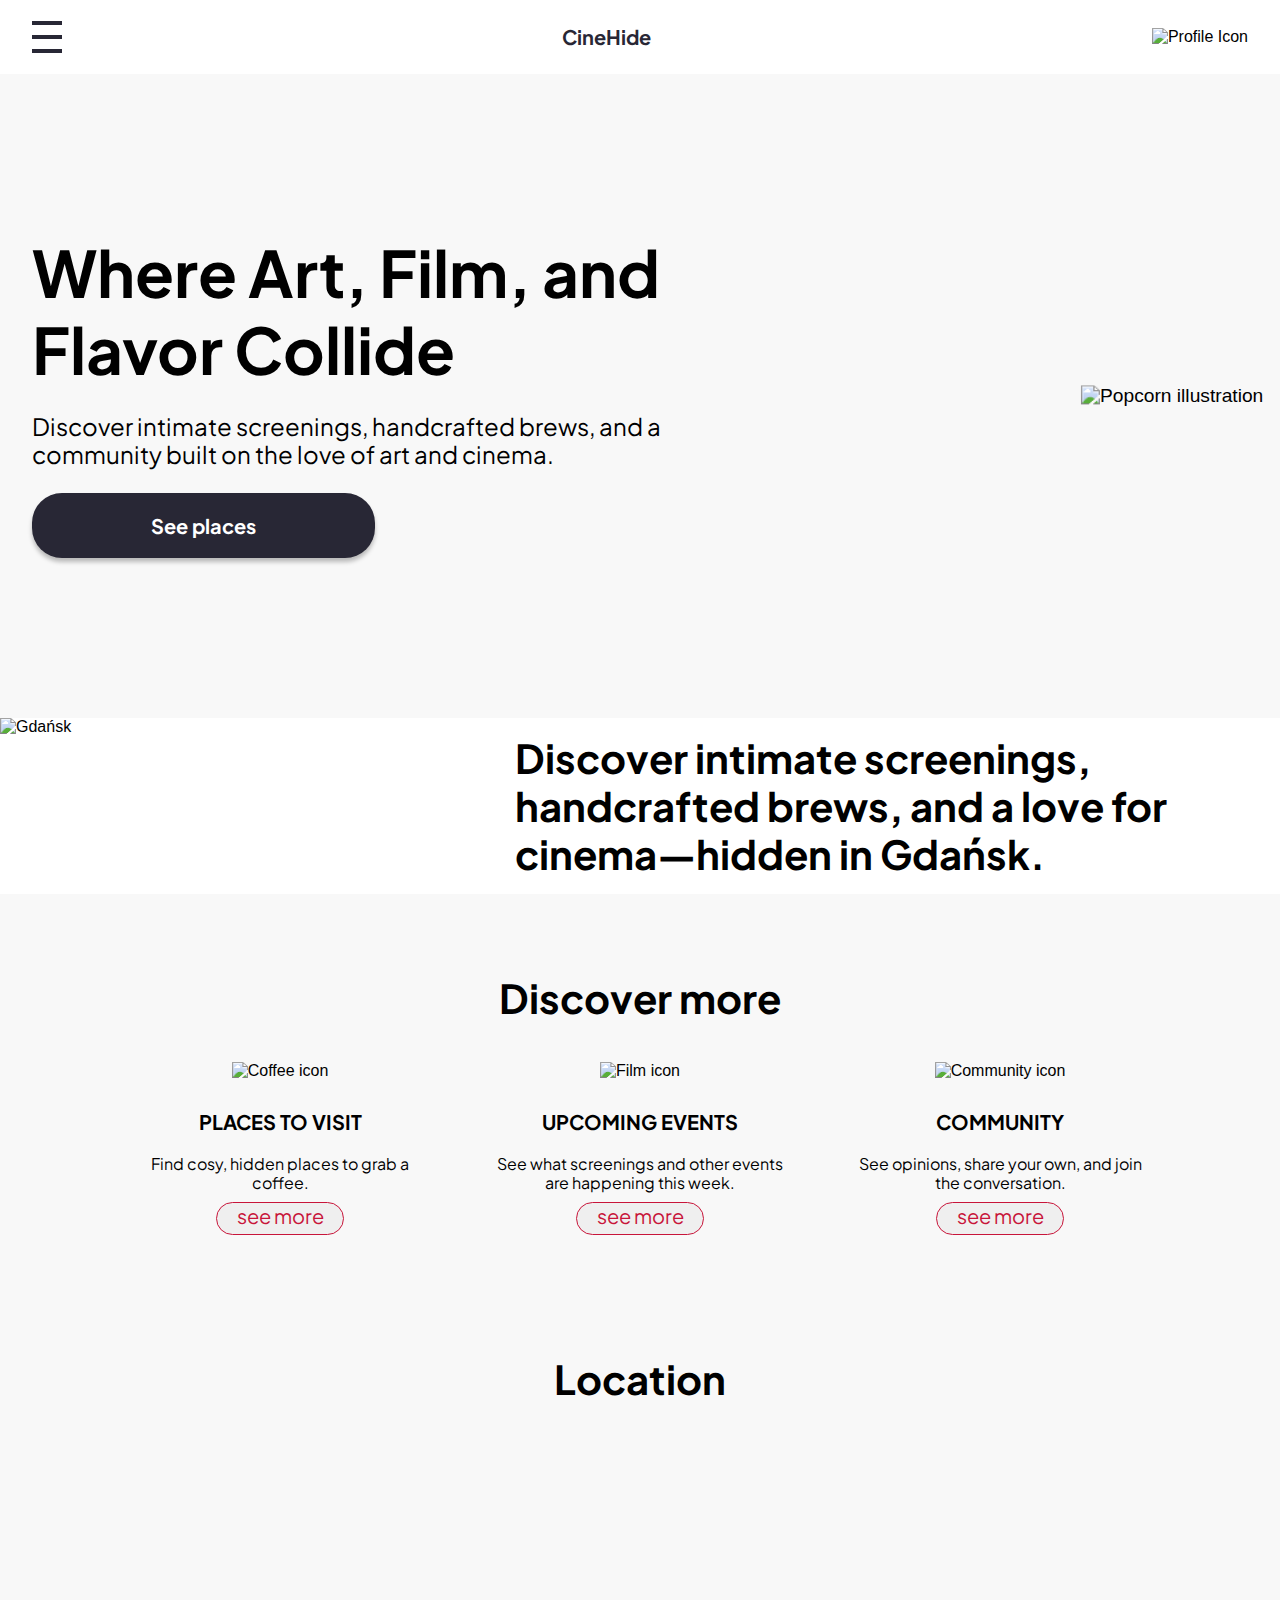
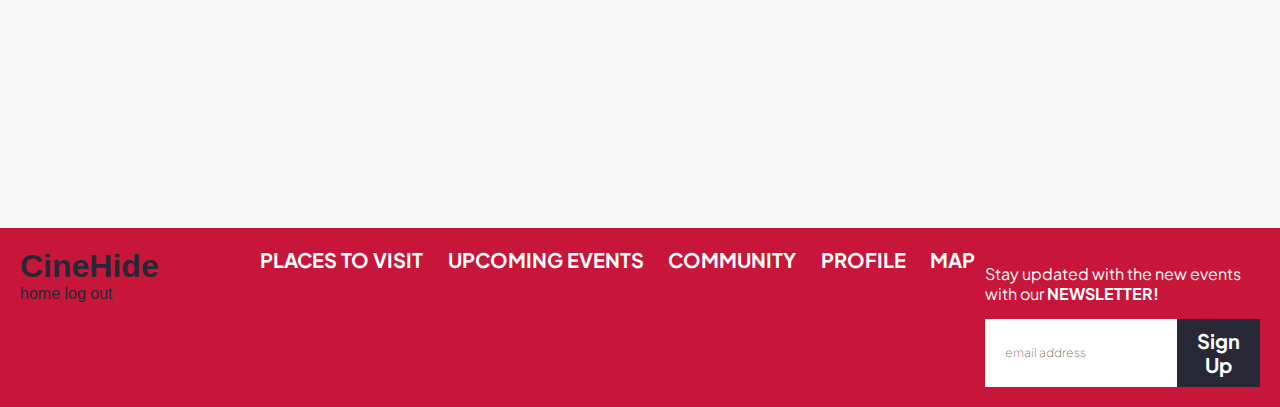
==== index.html @ c0235c19 "capital" ====
<!DOCTYPE html>
<html lang="en">
<head>
  <!-- Meta Information -->
  <meta charset="UTF-8">
  <meta name="viewport" content="width=device-width, initial-scale=1.0">
  <meta name="description" content="Discover the best small arthouse cinema cafes in Gdańsk, where you can enjoy underrated films and sip on delicious drinks. Explore each cafe's menu, engage with the community, and check out the latest movies playing all in one cozy, vibrant space.">
  
  <!-- Title of the Webpage -->
  <title>CineHide</title>

  <!-- External Stylesheets -->
  <link rel="stylesheet" href="STYLES/styles.css">
  
  <!-- Leaflet (Map) Stylesheet -->
  <link rel="stylesheet" href="https://unpkg.com/leaflet@1.7.1/dist/leaflet.css" />
  
  <!-- External Scripts for Map -->
  <script src="https://unpkg.com/leaflet@1.7.1/dist/leaflet.js"></script>
</head>

<body>
  <!-- Header Section with Navigation -->
  <header class="navigation-container">
    <nav class="navigation">
      <!-- Burger Menu for Mobile View -->
      <div class="burger-menu" id="burger-menu">
        <div class="line"></div>
        <div class="line"></div>
        <div class="line"></div>
      </div>

      <!-- Main Navigation Links -->
      <ul id="nav-links">
        <li><a href="index.html" class="active-link">Home</a></li>
        <li><a href="ticketvisit.html" class="link">Places to visit</a></li>
        <li><a href="art-and-stories.html" class="link">Upcoming events</a></li>
        <li><a href="about.html" class="link">Community</a></li>
      </ul>

      <!-- Logo for the Website -->
      <a href="index.html" class="nav-logo">CineHide</a>

      <!-- Profile Section -->
      <div class="profile">
        <a href="profile.html"><img src="../resources/profileicon.svg" class="profile" alt="Profile Icon"></a>
      </div>
    </nav>
  </header>

  <!-- Main Content of the Page -->
  <main>
    <!-- Hero Section: Introduction to the Website -->
    <section class="hero">
      <div class="hero-text">
        <h1>Where Art, Film, and Flavor Collide</h1>
        <p>Discover intimate screenings, handcrafted brews, and a community built on the love of art and cinema.</p>
        <button class="btn-primary">See places</button>
      </div>
      <div class="hero-image">
        <picture>
          <source srcset="../resources/kolopop.svg" media="(max-width: 768px)">
          <img src="RESOURCES/desktoppopcorn.svg" alt="Popcorn illustration">
        </picture>
      </div>
    </section>

    <!-- Info Section: Short Description About the Website -->
    <section class="info">
      <img src="../resources/KOLOGD.svg" alt="Gdańsk" class="info-image">
      <p class="info-text">Discover intimate screenings, handcrafted brews, and a love for cinema—hidden in Gdańsk.</p>
    </section>

    <!-- discover Section: Show More Information About Different Categories -->
    <section class="discover" id="testimonials">
      <h2 class="discover-header">Discover more</h2>
      <div class="discover-container">
        <!-- discover Card 1: Places to Visit -->
        <div class="discover-card">
          <img src="../resources/coffee.svg" alt="Coffee icon"/>
          <p class="user-name">PLACES TO VISIT</p>
          <p class="discover-text">
            Find cosy, hidden places to grab a coffee.
          </p>
          <button class="discover-button">see more</button>
        </div>

        <!-- discover Card 2: Upcoming Events -->
        <div class="discover-card">
          <img src="../resources/film.svg" alt="Film icon"/>
          <p class="user-name">UPCOMING EVENTS</p>
          <p class="discover-text">
            See what screenings and other events are happening this week.
          </p>
          <button class="discover-button">see more</button>
        </div>

        <!-- discover Card 3: Community Engagement -->
        <div class="discover-card">
          <img src="../resources/man.svg" alt="Community icon"/>
          <p class="user-name">COMMUNITY</p>
          <p class="discover-text">
            See opinions, share your own, and join the conversation.
          </p>
          <button class="discover-button">see more</button>
        </div>
      </div>
    </section>

    <!-- Map Section: Display Location on a Map -->
    <section class="map-container" id="tips">
      <h3 class="location-text">Location</h3>
      <div id="map" class="mapstyle"></div>
    </section>
  </main>

  <!-- Footer Section: Contact and Navigation Links -->
  <footer class="footer">
    <div class="footer-container">
      <!-- Logo and Links to Homepage and Log Out -->
      <div class="logo-section">
        <h1 class="logo">CineHide</h1>
        <a href="#" class="home-link">home</a>
        <a href="#" class="logout-link">log out</a>
      </div>
      
      <!-- Footer Navigation Links -->
      <nav class="footer-nav">
        <a href="#">PLACES TO VISIT</a>
        <a href="#">UPCOMING EVENTS</a>
        <a href="#">COMMUNITY</a>
        <a href="#">PROFILE</a>
        <a href="#">MAP</a>
      </nav>
      
      <!-- Newsletter Section for Updates -->
      <div class="newsletter-section">
        <p>Stay updated with the new events<br>with our <strong>NEWSLETTER!</strong></p>
        <form class="newsletter-form">
          <input type="email" placeholder="email address" required>
          <button type="submit">Sign Up</button>
        </form>
      </div>
    </div>
  </footer>

  <!-- External Scripts for Navigation, Map, and Footer -->
  <script src="../JAVA/nav.js"></script>
  <script src="../JAVA/map.js"></script>
  <script src="../JAVA/footer.js"></script>
</body>
</html>
---- STYLES/styles.css ----
@import url(../STYLES/general.css);
  
/* ===============================
   Header Section
================================= */

.navigation-container {
  margin: 0;
  padding: 16px 0;
  position: relative; /* Ensures elements are positioned relative to this container */
  background-color: white; /* White background for the header */
}

.link {
  font: var(--font-style-header2);
  color: var(--color-blue); /* Set text color to blue */
  background-color: white; /* Set background to white */
}

.link:hover {
  text-decoration: underline; /* Underline link text on hover */
}

.navigation {
  border: none;
  background-color: white;
  display: flex; /* Flexbox for layout */
  justify-content: space-between; /* Space out the items */
  align-items: center; /* Vertically center items */
  padding: 0 32px;
  margin: 0;
}

.nav-logo {
  font: var(--font-style-header2);
  color: var(--color-blue); /* Blue logo text */
  background-color: transparent;
}

.profile {
  background-color: transparent; /* Transparent background for profile */
}

/* Burger Menu Styles */
.burger-menu {
  display: flex;
  flex-direction: column; /* Stack the burger lines vertically */
  cursor: pointer;
  background-color: transparent;
  padding: 0;
  margin: 0;
  transition: all 0.3s ease; /* Smooth transitions for hover effects */
}

.burger-menu .line {
  width: 30px;
  height: 4px;
  background-color: var(--color-blue); /* Blue burger lines */
  margin: 5px 0;
  transition: all 0.3s ease;
}

.burger-menu.open .line:nth-child(1) {
  transform: rotate(45deg);
  position: relative;
  top: 20px;
}

.burger-menu.open .line:nth-child(2) {
  opacity: 0; /* Hide the middle line */
}

.burger-menu.open .line:nth-child(3) {
  transform: rotate(-45deg);
  position: relative;
  top: -8px;
}

/* Navigation Links */
.navigation ul {
  top: 0;
  left: 0;
  position: relative;
  padding: 0;
  margin: 0;
  display: none; /* Hide links by default */
}

.navigation ul.active {
  display: flex;
  position: absolute;
  flex-direction: column;
  align-items: flex-start;
  width: 100%;
  top: 65px; /* Adjust position below header */
  left: 0;
  background-color: white;
  z-index: 1; /* Bring menu above other elements */
}

.navigation ul li {
  padding: 0 25px;
  margin: 16px 0;
  text-align: left;
  width: 100%;
  list-style: none; /* Remove default bullet points */
}

/* Active Link Styles */
.active-link {
  font: var(--font-style-header2);
  color: var(--color-red); /* Red color for active link */
  text-decoration: underline;
}

.active-link-container {
  margin: 0;
  color: var(--color-red);
  padding: 0;
  width: 100%;
  background-color: var(--color-red);
}

/* ===============================
 Hero Section
================================= */

.hero {
  height: 580px;
  display: flex; /* Flexbox for horizontal layout */
  flex-direction: row; /* Arrange children in a row */
  align-items: center; /* Center items vertically */
  justify-content: space-between; /* Space out the content */
  padding: 2rem;
  background: var(--color-light-grey); /* Light grey background */
  text-align: left;
  overflow: hidden; /* Hide overflow content */
}

.hero-text {
  flex: 0 1 auto;
  max-width: 700px; /* Limit text width */
}

.hero-text h1 {
  font: var(--font-style-header1);
  font-size: 64px; /* Large heading size */
}

.hero-text p {
  font: var(--font-style-body-text);
  font-size: 24px;
}

.hero-image {
  margin-left: auto; /* Push image to the right */
  position: relative;
  overflow: hidden;
  transform: scale(1.2); /* Slight zoom effect */
}

.hero .btn-primary {
  padding: 0.5rem 1rem;
  background-color: var(--color-blue);
  color: white;
  border: none;
  border-radius: 30px; /* Rounded corners */
  cursor: pointer;
  height: 65px;
  width: 343px;
  font: var(--font-style-header2);
  box-shadow: 0px 4px 4px 0px rgba(0, 0, 0, 0.25); /* Subtle shadow */
}

/* ===============================
 Info Section
================================= */

.info {
  background: white;
  max-height: 280px;
  display: flex;
}

.info-text {
  width: 60%;
  font: var(--font-style-header1);
  margin: auto 0;
  padding: 1rem;
}

.info-image {
  width: 40%;
  object-fit: cover; /* Maintain aspect ratio while covering container */
  overflow: hidden;
}

/* ===============================
 discover Section
================================= */

.discover {
  background-color: var(--color-light-grey);
  max-width: 1440px;
  margin: 80px auto; /* Center and add spacing */
}

.discover-header {
  text-align: center;
  font: var(--font-style-header1);
}

.discover-container {
  display: flex;
  justify-content: center;
  flex-wrap: wrap; /* Wrap items if needed */
  gap: 20px; /* Spacing between cards */
  padding: 20px;
}

.discover-card {
  background-color: transparent;
  padding: 20px;
  text-align: center;
  width: 300px; /* Fixed card width */
}

.discover-card img {
  margin-bottom: 10px;
  height: 100px;
}

.discover-text {
  font: var(--font-style-body-text);
  margin-bottom: 10px;
}

.user-name {
  font: var(--font-style-header2);
}

.discover-button {
  padding: 1px 19.5px 6px 19.5px;
  font: var(--font-style-body-text);
  font-size: 20px;
  color: var(--color-red);
  border-radius: 30px;
  border: 1px solid #C8153A; /* Red border */
}

.discover-button:hover {
  background-color: var(--color-red);
  color: white;
  cursor: pointer;
}

/* ===============================
 Map Section
================================= */

.map-container {
  padding: 0;
  text-align: center;
  background-color: var(--color-light-grey); /* Optional background color */
}

.location-text {
  margin: 25px;
  font: var(--font-style-header1);
}

.mapstyle {
  width: 100%; 
  height: 400px; /* Keeps the map height consistent */
}

/* ===============================
 Footer Section
================================= */

.footer {
  background-color: var(--color-red);
  color: #fff;
  padding: 20px;
}

.footer-container {
  display: flex;
  flex-wrap: wrap;
  justify-content: space-between;
  align-items: flex-start;
}

.logo-section {
  color: var(--color-blue);
  text-align: left;
  flex: 1;
}

.footer-nav a {
  color: white;
  text-decoration: none;
  margin: 0 10px;
  font: var(--font-style-header2);
}

.footer-nav a:hover {
  text-decoration: underline; /* Add underline on hover */
}

/* Newsletter Section */
.newsletter-section {
  text-align: left;
  flex: 1;
}

.newsletter-section p{
  font: var(--font-style-body-text);
}

.newsletter-form {
  display: flex;
}

.newsletter-form input {
  padding: 15px 20px;
  border: none;
  flex-grow: 1;
  font: var(--font-style-body-lighttext);
}

.newsletter-form button {
  font: var(--font-style-header2);
  padding: 10px 20px;
  border: none;
  background-color: var(--color-blue);
  color: #fff;
  cursor: pointer;
}

.newsletter-form button:hover {
  background-color: white;
  color: var(--color-red);
}

/* Responsive Design for Screens Smaller than 768px */
@media (max-width: 768px) {

  /* HERO SECTION */
  .hero {
    flex-direction: column; /* Stack content vertically (image and text) */
    align-items: center; /* Center-align everything */
    text-align: center; /* Center the text */
    padding: 0; /* Remove extra padding for a clean layout */
  }

  .hero-text {
    order: 1; /* Place the text first */
    margin-bottom: 0; /* Remove bottom spacing */
    text-align: center; /* Align text to the center */
    padding: 1rem; /* Add small padding for better spacing */
  }

  .hero-image {
    order: 2; /* Place the image after the text */
    margin: 0 auto; /* Center the image horizontally */
    padding: 0; /* Remove padding */
    width: 100%; /* Make the image full width */
    height: 100vh; /* Make the image fill the entire viewport height */
    overflow: hidden; /* Prevent content overflow */
  }

  .hero-image img {
    position: relative; /* Standard positioning for the image */
    margin: 0; /* Remove margin */
    padding: 0; /* Remove padding */
    width: 100%; /* Make the image full width */
    height: 100%; /* Make the image full height */
    object-fit: cover; /* Ensure the image covers the container without stretching */
    object-position: top center; /* Align the top of the image to the center */
    transform: scale(1); /* Keep the original scale */
  }

  .hero-text h1 {
    font-size: 32px; /* Reduce heading size for smaller screens */
  }

  .hero-text p {
    font-size: 18px; /* Reduce paragraph text size */
  }

  /* INFO SECTION */
  .info {
    flex-direction: row; /* Keep content (image and text) side-by-side */
    height: 150px; /* Set a fixed height for consistency */
    align-items: center; /* Vertically center content */
    justify-content: center; /* Center content horizontally */
  }

  .info-image {
    width: 40%; /* Image takes up 40% of the container */
    object-fit: contain; /* Ensure the image fits without distortion */
  }

  .info-text {
    width: 60%; /* Text takes up 60% of the container */
    text-align: center; /* Center-align the text */
    font-size: 20px; /* Adjust font size for readability */
    padding: 0; /* Remove padding */
    margin: 0; /* Remove margin */
  }

  /* FOOTER SECTION */
  .footer-container {
    flex-direction: column; /* Stack footer content vertically */
    align-items: center; /* Center-align all footer content */
  }

  .logo-section,
  .footer-nav,
  .newsletter-section {
    text-align: center; /* Center the text */
    margin-bottom: 20px; /* Add spacing between footer sections */
    width: 100%; /* Make each section full width */
  }

  .footer-nav a {
    display: block; /* Stack links vertically */
    margin: 5px 0; /* Add spacing between links */
  }

  /* NEWSLETTER FORM */
  .newsletter-form {
    flex-direction: column; /* Stack input and button vertically */
    width: 100%; /* Make the form full width */
  }

  .newsletter-form input {
    margin-right: 0; /* Remove right margin */
    margin-bottom: 10px; /* Add spacing below input field */
    width: 88%; /* Set the input field width */
    font: var(--font-style-body-lighttext); /* Use body text styling */
  }

  .newsletter-form button {
    width: 100%; /* Make the button full width */
    font: var(--font-style-header2); /* Use header text styling */
  }
}
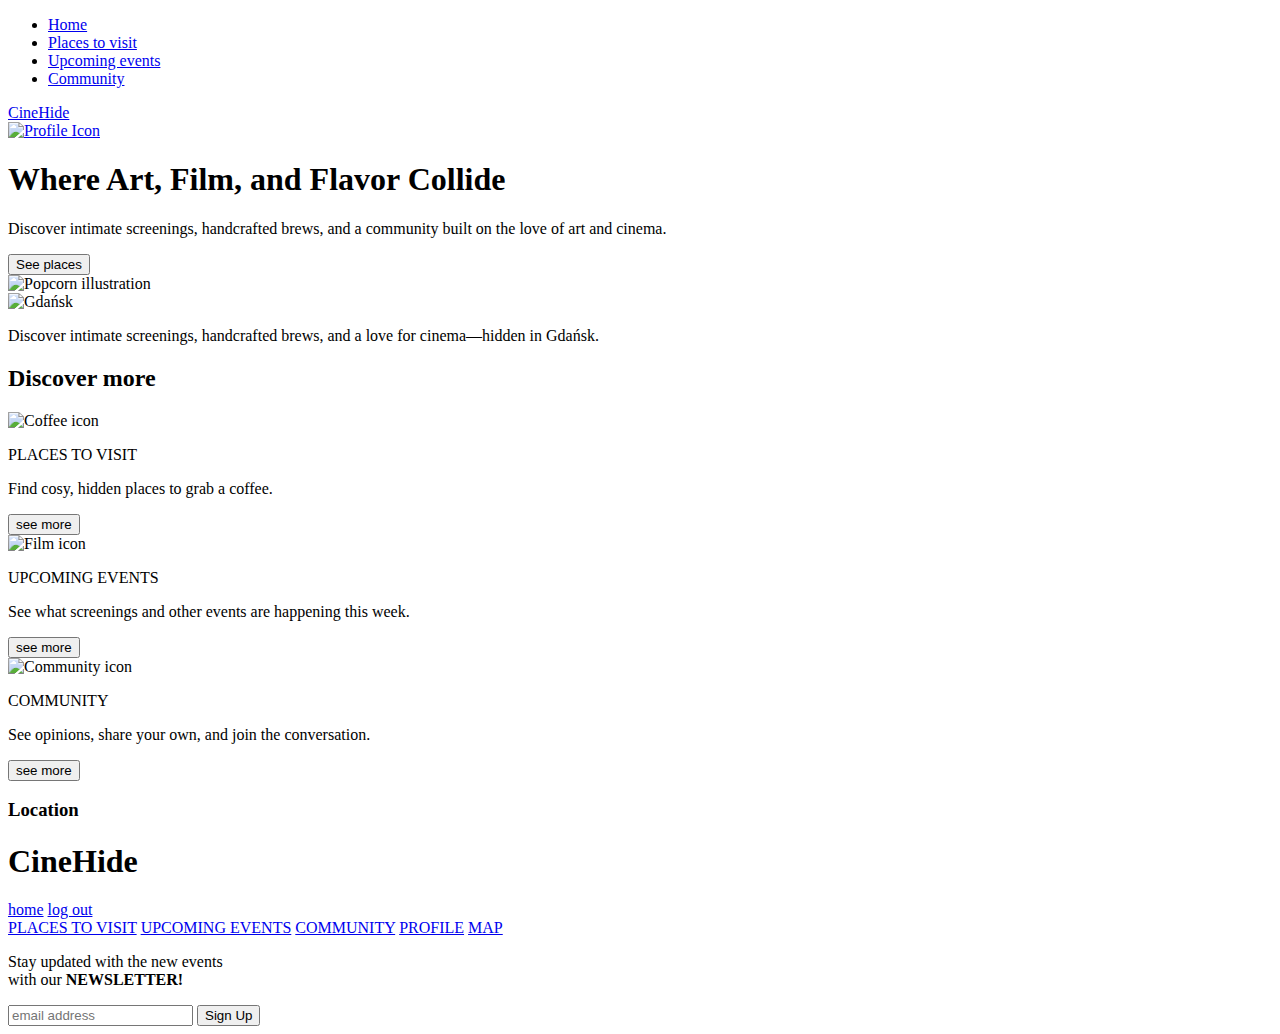
==== commit 52a71dd5: "final" ====
--- a/index.html
+++ b/index.html
@@ -10,7 +10,7 @@
   <title>CineHide</title>
 
   <!-- External Stylesheets -->
-  <link rel="stylesheet" href="STYLES/styles.css">
+  <link rel="stylesheet" href="styles/styles.css">
   
   <!-- Leaflet (Map) Stylesheet -->
   <link rel="stylesheet" href="https://unpkg.com/leaflet@1.7.1/dist/leaflet.css" />
@@ -43,7 +43,7 @@
 
       <!-- Profile Section -->
       <div class="profile">
-        <a href="profile.html"><img src="../resources/profileicon.svg" class="profile" alt="Profile Icon"></a>
+        <a href="profile.html"><img src="resources/profileicon.svg" class="profile" alt="Profile Icon"></a>
       </div>
     </nav>
   </header>
@@ -59,15 +59,15 @@
       </div>
       <div class="hero-image">
         <picture>
-          <source srcset="../resources/kolopop.svg" media="(max-width: 768px)">
-          <img src="RESOURCES/desktoppopcorn.svg" alt="Popcorn illustration">
+          <source srcset="resources/kolopop.svg" media="(max-width: 768px)">
+          <img src="resources/desktoppopcorn.svg" alt="Popcorn illustration">
         </picture>
       </div>
     </section>
 
     <!-- Info Section: Short Description About the Website -->
     <section class="info">
-      <img src="../resources/KOLOGD.svg" alt="Gdańsk" class="info-image">
+      <img src="resources/KOLOGD.svg" alt="Gdańsk" class="info-image">
       <p class="info-text">Discover intimate screenings, handcrafted brews, and a love for cinema—hidden in Gdańsk.</p>
     </section>
 
@@ -77,7 +77,7 @@
       <div class="discover-container">
         <!-- discover Card 1: Places to Visit -->
         <div class="discover-card">
-          <img src="../resources/coffee.svg" alt="Coffee icon"/>
+          <img src="resources/coffee.svg" alt="Coffee icon"/>
           <p class="user-name">PLACES TO VISIT</p>
           <p class="discover-text">
             Find cosy, hidden places to grab a coffee.
@@ -87,7 +87,7 @@
 
         <!-- discover Card 2: Upcoming Events -->
         <div class="discover-card">
-          <img src="../resources/film.svg" alt="Film icon"/>
+          <img src="resources/film.svg" alt="Film icon"/>
           <p class="user-name">UPCOMING EVENTS</p>
           <p class="discover-text">
             See what screenings and other events are happening this week.
@@ -97,7 +97,7 @@
 
         <!-- discover Card 3: Community Engagement -->
         <div class="discover-card">
-          <img src="../resources/man.svg" alt="Community icon"/>
+          <img src="resources/man.svg" alt="Community icon"/>
           <p class="user-name">COMMUNITY</p>
           <p class="discover-text">
             See opinions, share your own, and join the conversation.
@@ -145,8 +145,8 @@
   </footer>
 
   <!-- External Scripts for Navigation, Map, and Footer -->
-  <script src="../JAVA/nav.js"></script>
-  <script src="../JAVA/map.js"></script>
-  <script src="../JAVA/footer.js"></script>
+  <script src="java/nav.js"></script>
+  <script src="java/map.js"></script>
+  <script src="java/footer.js"></script>
 </body>
 </html>
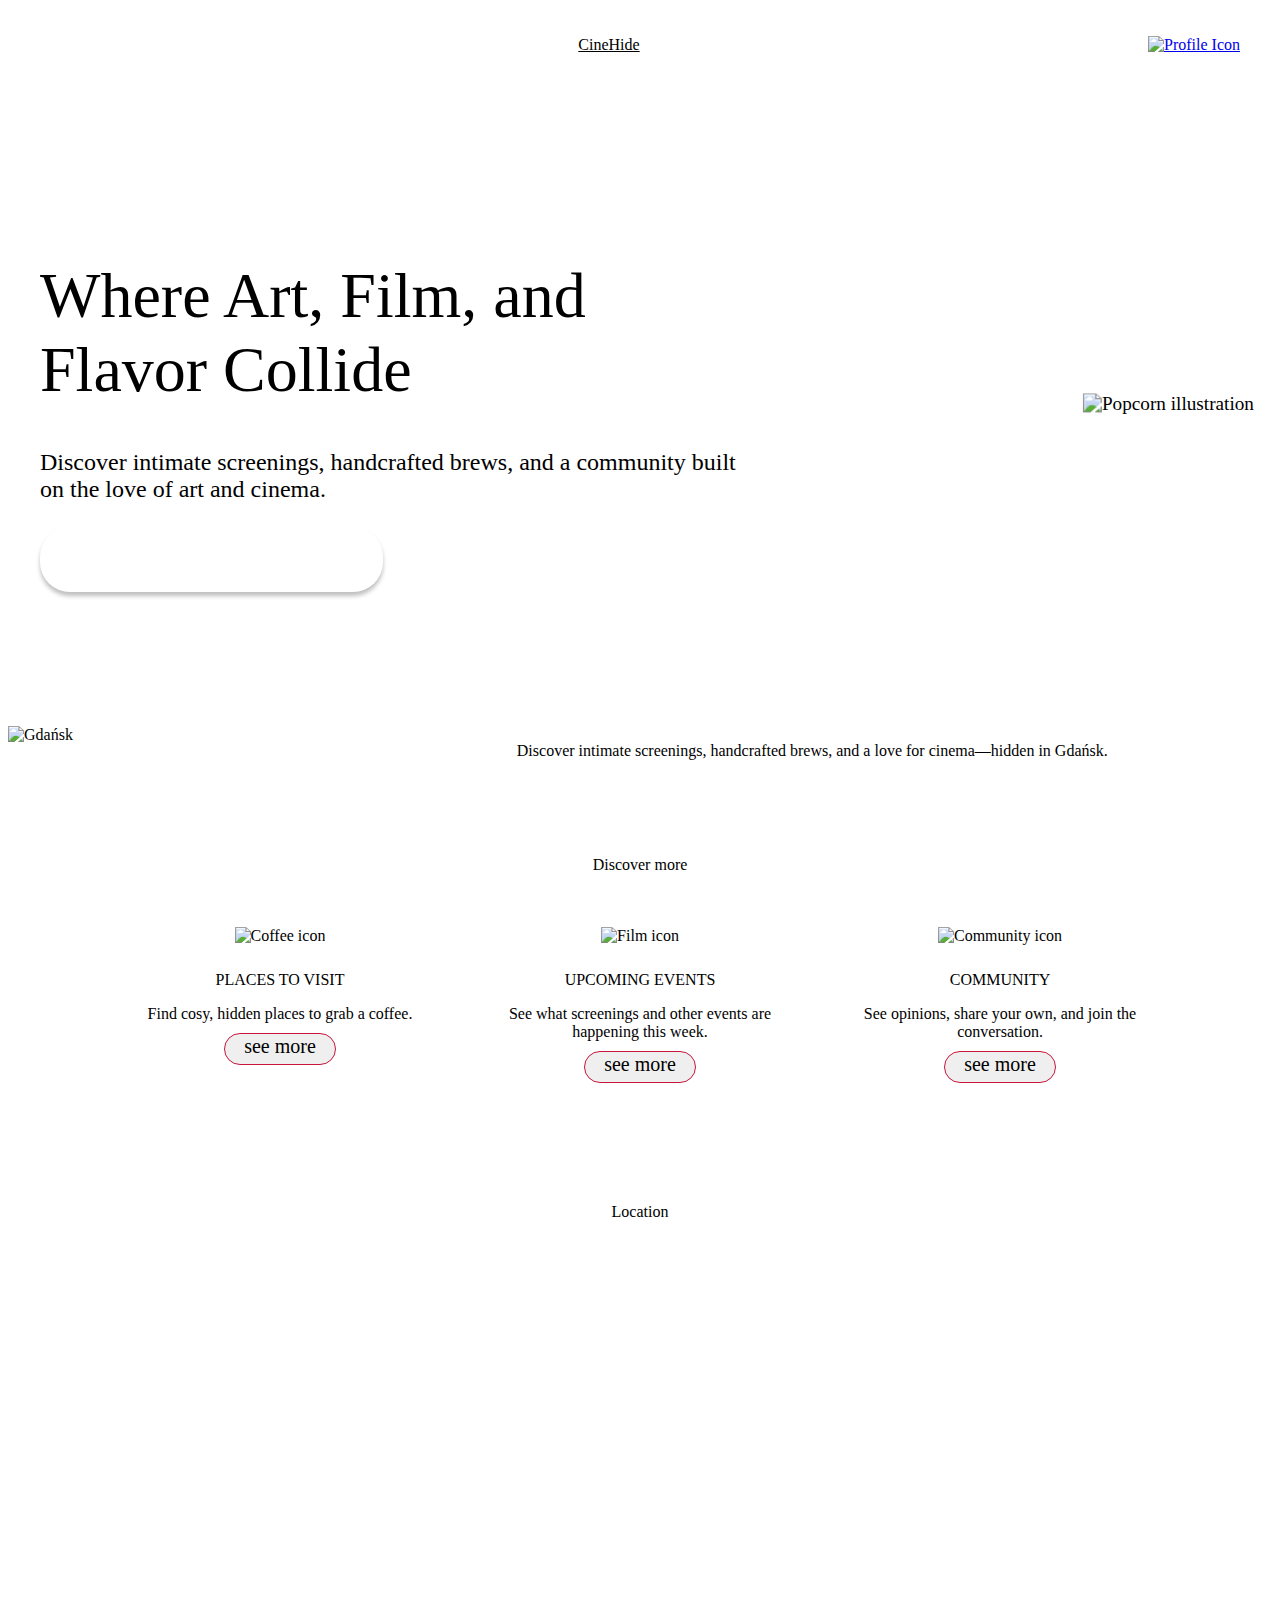
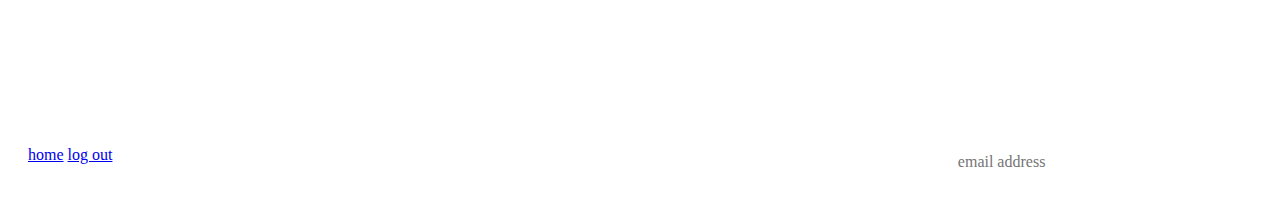
==== commit 8635bc4c: "please please" ====
--- a/index.html
+++ b/index.html
@@ -10,7 +10,7 @@
   <title>CineHide</title>
 
   <!-- External Stylesheets -->
-  <link rel="stylesheet" href="styles/styles.css">
+  <link rel="stylesheet" href="STYLES/styles.css">
   
   <!-- Leaflet (Map) Stylesheet -->
   <link rel="stylesheet" href="https://unpkg.com/leaflet@1.7.1/dist/leaflet.css" />
@@ -43,7 +43,7 @@
 
       <!-- Profile Section -->
       <div class="profile">
-        <a href="profile.html"><img src="resources/profileicon.svg" class="profile" alt="Profile Icon"></a>
+        <a href="profile.html"><img src="../resources/profileicon.svg" class="profile" alt="Profile Icon"></a>
       </div>
     </nav>
   </header>
@@ -59,15 +59,15 @@
       </div>
       <div class="hero-image">
         <picture>
-          <source srcset="resources/kolopop.svg" media="(max-width: 768px)">
-          <img src="resources/desktoppopcorn.svg" alt="Popcorn illustration">
+          <source srcset="../resources/kolopop.svg" media="(max-width: 768px)">
+          <img src="RESOURCES/desktoppopcorn.svg" alt="Popcorn illustration">
         </picture>
       </div>
     </section>
 
     <!-- Info Section: Short Description About the Website -->
     <section class="info">
-      <img src="resources/KOLOGD.svg" alt="Gdańsk" class="info-image">
+      <img src="../resources/KOLOGD.svg" alt="Gdańsk" class="info-image">
       <p class="info-text">Discover intimate screenings, handcrafted brews, and a love for cinema—hidden in Gdańsk.</p>
     </section>
 
@@ -77,7 +77,7 @@
       <div class="discover-container">
         <!-- discover Card 1: Places to Visit -->
         <div class="discover-card">
-          <img src="resources/coffee.svg" alt="Coffee icon"/>
+          <img src="../resources/coffee.svg" alt="Coffee icon"/>
           <p class="user-name">PLACES TO VISIT</p>
           <p class="discover-text">
             Find cosy, hidden places to grab a coffee.
@@ -87,7 +87,7 @@
 
         <!-- discover Card 2: Upcoming Events -->
         <div class="discover-card">
-          <img src="resources/film.svg" alt="Film icon"/>
+          <img src="../resources/film.svg" alt="Film icon"/>
           <p class="user-name">UPCOMING EVENTS</p>
           <p class="discover-text">
             See what screenings and other events are happening this week.
@@ -97,7 +97,7 @@
 
         <!-- discover Card 3: Community Engagement -->
         <div class="discover-card">
-          <img src="resources/man.svg" alt="Community icon"/>
+          <img src="../resources/man.svg" alt="Community icon"/>
           <p class="user-name">COMMUNITY</p>
           <p class="discover-text">
             See opinions, share your own, and join the conversation.
@@ -145,8 +145,8 @@
   </footer>
 
   <!-- External Scripts for Navigation, Map, and Footer -->
-  <script src="java/nav.js"></script>
-  <script src="java/map.js"></script>
-  <script src="java/footer.js"></script>
+  <script src="../JAVA/nav.js"></script>
+  <script src="../JAVA/map.js"></script>
+  <script src="../JAVA/footer.js"></script>
 </body>
 </html>
--- a/STYLES/styles.css
+++ b/STYLES/styles.css
@@ -0,0 +1,449 @@
+@import url(../styles/general.css);
+  
+/* ===============================
+   Header Section
+================================= */
+
+.navigation-container {
+  margin: 0;
+  padding: 16px 0;
+  position: relative; /* Ensures elements are positioned relative to this container */
+  background-color: white; /* White background for the header */
+}
+
+.link {
+  font: var(--font-style-header2);
+  color: var(--color-blue); /* Set text color to blue */
+  background-color: white; /* Set background to white */
+}
+
+.link:hover {
+  text-decoration: underline; /* Underline link text on hover */
+}
+
+.navigation {
+  border: none;
+  background-color: white;
+  display: flex; /* Flexbox for layout */
+  justify-content: space-between; /* Space out the items */
+  align-items: center; /* Vertically center items */
+  padding: 0 32px;
+  margin: 0;
+}
+
+.nav-logo {
+  font: var(--font-style-header2);
+  color: var(--color-blue); /* Blue logo text */
+  background-color: transparent;
+}
+
+.profile {
+  background-color: transparent; /* Transparent background for profile */
+}
+
+/* Burger Menu Styles */
+.burger-menu {
+  display: flex;
+  flex-direction: column; /* Stack the burger lines vertically */
+  cursor: pointer;
+  background-color: transparent;
+  padding: 0;
+  margin: 0;
+  transition: all 0.3s ease; /* Smooth transitions for hover effects */
+}
+
+.burger-menu .line {
+  width: 30px;
+  height: 4px;
+  background-color: var(--color-blue); /* Blue burger lines */
+  margin: 5px 0;
+  transition: all 0.3s ease;
+}
+
+.burger-menu.open .line:nth-child(1) {
+  transform: rotate(45deg);
+  position: relative;
+  top: 20px;
+}
+
+.burger-menu.open .line:nth-child(2) {
+  opacity: 0; /* Hide the middle line */
+}
+
+.burger-menu.open .line:nth-child(3) {
+  transform: rotate(-45deg);
+  position: relative;
+  top: -8px;
+}
+
+/* Navigation Links */
+.navigation ul {
+  top: 0;
+  left: 0;
+  position: relative;
+  padding: 0;
+  margin: 0;
+  display: none; /* Hide links by default */
+}
+
+.navigation ul.active {
+  display: flex;
+  position: absolute;
+  flex-direction: column;
+  align-items: flex-start;
+  width: 100%;
+  top: 65px; /* Adjust position below header */
+  left: 0;
+  background-color: white;
+  z-index: 1; /* Bring menu above other elements */
+}
+
+.navigation ul li {
+  padding: 0 25px;
+  margin: 16px 0;
+  text-align: left;
+  width: 100%;
+  list-style: none; /* Remove default bullet points */
+}
+
+/* Active Link Styles */
+.active-link {
+  font: var(--font-style-header2);
+  color: var(--color-red); /* Red color for active link */
+  text-decoration: underline;
+}
+
+.active-link-container {
+  margin: 0;
+  color: var(--color-red);
+  padding: 0;
+  width: 100%;
+  background-color: var(--color-red);
+}
+
+/* ===============================
+ Hero Section
+================================= */
+
+.hero {
+  height: 580px;
+  display: flex; /* Flexbox for horizontal layout */
+  flex-direction: row; /* Arrange children in a row */
+  align-items: center; /* Center items vertically */
+  justify-content: space-between; /* Space out the content */
+  padding: 2rem;
+  background: var(--color-light-grey); /* Light grey background */
+  text-align: left;
+  overflow: hidden; /* Hide overflow content */
+}
+
+.hero-text {
+  flex: 0 1 auto;
+  max-width: 700px; /* Limit text width */
+}
+
+.hero-text h1 {
+  font: var(--font-style-header1);
+  font-size: 64px; /* Large heading size */
+}
+
+.hero-text p {
+  font: var(--font-style-body-text);
+  font-size: 24px;
+}
+
+.hero-image {
+  margin-left: auto; /* Push image to the right */
+  position: relative;
+  overflow: hidden;
+  transform: scale(1.2); /* Slight zoom effect */
+}
+
+.hero .btn-primary {
+  padding: 0.5rem 1rem;
+  background-color: var(--color-blue);
+  color: white;
+  border: none;
+  border-radius: 30px; /* Rounded corners */
+  cursor: pointer;
+  height: 65px;
+  width: 343px;
+  font: var(--font-style-header2);
+  box-shadow: 0px 4px 4px 0px rgba(0, 0, 0, 0.25); /* Subtle shadow */
+}
+
+/* ===============================
+ Info Section
+================================= */
+
+.info {
+  background: white;
+  max-height: 280px;
+  display: flex;
+}
+
+.info-text {
+  width: 60%;
+  font: var(--font-style-header1);
+  margin: auto 0;
+  padding: 1rem;
+}
+
+.info-image {
+  width: 40%;
+  object-fit: cover; /* Maintain aspect ratio while covering container */
+  overflow: hidden;
+}
+
+/* ===============================
+ discover Section
+================================= */
+
+.discover {
+  background-color: var(--color-light-grey);
+  max-width: 1440px;
+  margin: 80px auto; /* Center and add spacing */
+}
+
+.discover-header {
+  text-align: center;
+  font: var(--font-style-header1);
+}
+
+.discover-container {
+  display: flex;
+  justify-content: center;
+  flex-wrap: wrap; /* Wrap items if needed */
+  gap: 20px; /* Spacing between cards */
+  padding: 20px;
+}
+
+.discover-card {
+  background-color: transparent;
+  padding: 20px;
+  text-align: center;
+  width: 300px; /* Fixed card width */
+}
+
+.discover-card img {
+  margin-bottom: 10px;
+  height: 100px;
+}
+
+.discover-text {
+  font: var(--font-style-body-text);
+  margin-bottom: 10px;
+}
+
+.user-name {
+  font: var(--font-style-header2);
+}
+
+.discover-button {
+  padding: 1px 19.5px 6px 19.5px;
+  font: var(--font-style-body-text);
+  font-size: 20px;
+  color: var(--color-red);
+  border-radius: 30px;
+  border: 1px solid #C8153A; /* Red border */
+}
+
+.discover-button:hover {
+  background-color: var(--color-red);
+  color: white;
+  cursor: pointer;
+}
+
+/* ===============================
+ Map Section
+================================= */
+
+.map-container {
+  padding: 0;
+  text-align: center;
+  background-color: var(--color-light-grey); /* Optional background color */
+}
+
+.location-text {
+  margin: 25px;
+  font: var(--font-style-header1);
+}
+
+.mapstyle {
+  width: 100%; 
+  height: 400px; /* Keeps the map height consistent */
+}
+
+/* ===============================
+ Footer Section
+================================= */
+
+.footer {
+  background-color: var(--color-red);
+  color: #fff;
+  padding: 20px;
+}
+
+.footer-container {
+  display: flex;
+  flex-wrap: wrap;
+  justify-content: space-between;
+  align-items: flex-start;
+}
+
+.logo-section {
+  color: var(--color-blue);
+  text-align: left;
+  flex: 1;
+}
+
+.footer-nav a {
+  color: white;
+  text-decoration: none;
+  margin: 0 10px;
+  font: var(--font-style-header2);
+}
+
+.footer-nav a:hover {
+  text-decoration: underline; /* Add underline on hover */
+}
+
+/* Newsletter Section */
+.newsletter-section {
+  text-align: left;
+  flex: 1;
+}
+
+.newsletter-section p{
+  font: var(--font-style-body-text);
+}
+
+.newsletter-form {
+  display: flex;
+}
+
+.newsletter-form input {
+  padding: 15px 20px;
+  border: none;
+  flex-grow: 1;
+  font: var(--font-style-body-lighttext);
+}
+
+.newsletter-form button {
+  font: var(--font-style-header2);
+  padding: 10px 20px;
+  border: none;
+  background-color: var(--color-blue);
+  color: #fff;
+  cursor: pointer;
+}
+
+.newsletter-form button:hover {
+  background-color: white;
+  color: var(--color-red);
+}
+
+/* Responsive Design for Screens Smaller than 768px */
+@media (max-width: 768px) {
+
+  /* HERO SECTION */
+  .hero {
+    flex-direction: column; /* Stack content vertically (image and text) */
+    align-items: center; /* Center-align everything */
+    text-align: center; /* Center the text */
+    padding: 0; /* Remove extra padding for a clean layout */
+  }
+
+  .hero-text {
+    order: 1; /* Place the text first */
+    margin-bottom: 0; /* Remove bottom spacing */
+    text-align: center; /* Align text to the center */
+    padding: 1rem; /* Add small padding for better spacing */
+  }
+
+  .hero-image {
+    order: 2; /* Place the image after the text */
+    margin: 0 auto; /* Center the image horizontally */
+    padding: 0; /* Remove padding */
+    width: 100%; /* Make the image full width */
+    height: 100vh; /* Make the image fill the entire viewport height */
+    overflow: hidden; /* Prevent content overflow */
+  }
+
+  .hero-image img {
+    position: relative; /* Standard positioning for the image */
+    margin: 0; /* Remove margin */
+    padding: 0; /* Remove padding */
+    width: 100%; /* Make the image full width */
+    height: 100%; /* Make the image full height */
+    object-fit: cover; /* Ensure the image covers the container without stretching */
+    object-position: top center; /* Align the top of the image to the center */
+    transform: scale(1); /* Keep the original scale */
+  }
+
+  .hero-text h1 {
+    font-size: 32px; /* Reduce heading size for smaller screens */
+  }
+
+  .hero-text p {
+    font-size: 18px; /* Reduce paragraph text size */
+  }
+
+  /* INFO SECTION */
+  .info {
+    flex-direction: row; /* Keep content (image and text) side-by-side */
+    height: 150px; /* Set a fixed height for consistency */
+    align-items: center; /* Vertically center content */
+    justify-content: center; /* Center content horizontally */
+  }
+
+  .info-image {
+    width: 40%; /* Image takes up 40% of the container */
+    object-fit: contain; /* Ensure the image fits without distortion */
+  }
+
+  .info-text {
+    width: 60%; /* Text takes up 60% of the container */
+    text-align: center; /* Center-align the text */
+    font-size: 20px; /* Adjust font size for readability */
+    padding: 0; /* Remove padding */
+    margin: 0; /* Remove margin */
+  }
+
+  /* FOOTER SECTION */
+  .footer-container {
+    flex-direction: column; /* Stack footer content vertically */
+    align-items: center; /* Center-align all footer content */
+  }
+
+  .logo-section,
+  .footer-nav,
+  .newsletter-section {
+    text-align: center; /* Center the text */
+    margin-bottom: 20px; /* Add spacing between footer sections */
+    width: 100%; /* Make each section full width */
+  }
+
+  .footer-nav a {
+    display: block; /* Stack links vertically */
+    margin: 5px 0; /* Add spacing between links */
+  }
+
+  /* NEWSLETTER FORM */
+  .newsletter-form {
+    flex-direction: column; /* Stack input and button vertically */
+    width: 100%; /* Make the form full width */
+  }
+
+  .newsletter-form input {
+    margin-right: 0; /* Remove right margin */
+    margin-bottom: 10px; /* Add spacing below input field */
+    width: 88%; /* Set the input field width */
+    font: var(--font-style-body-lighttext); /* Use body text styling */
+  }
+
+  .newsletter-form button {
+    width: 100%; /* Make the button full width */
+    font: var(--font-style-header2); /* Use header text styling */
+  }
+}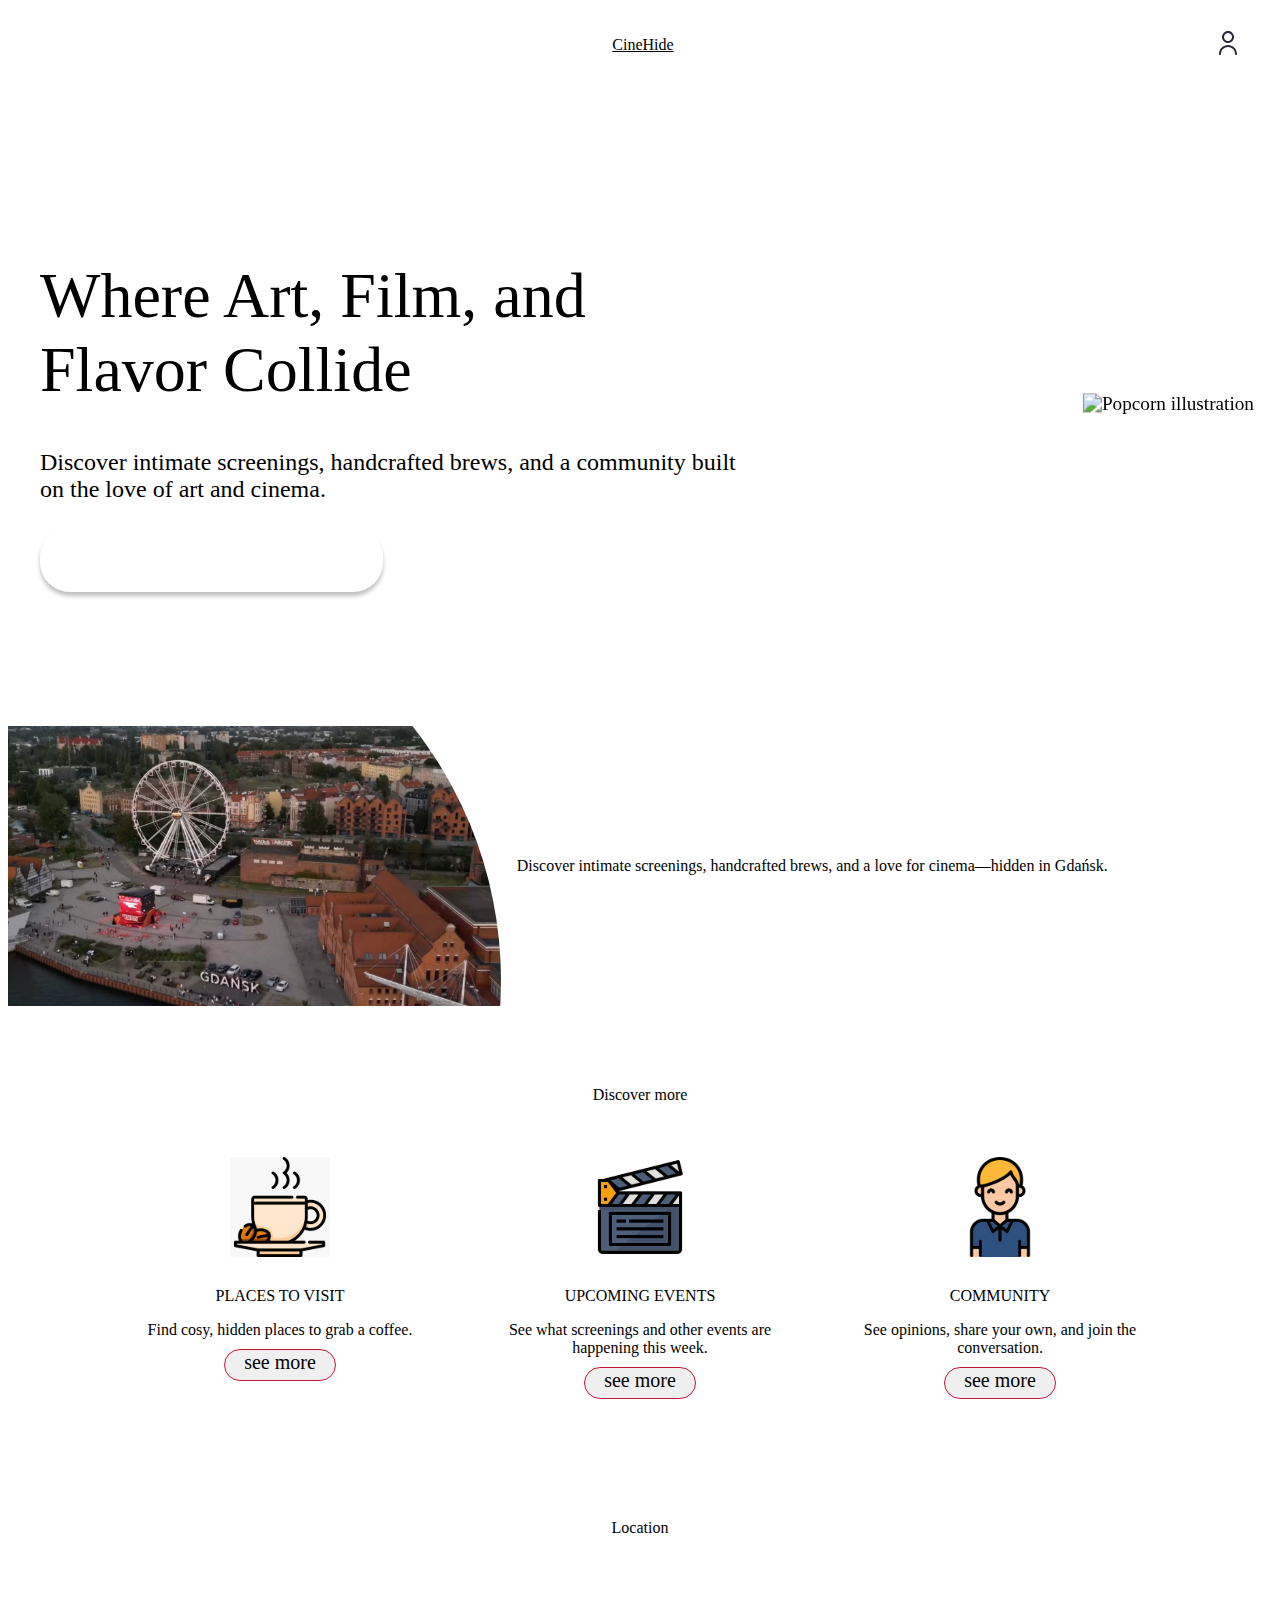
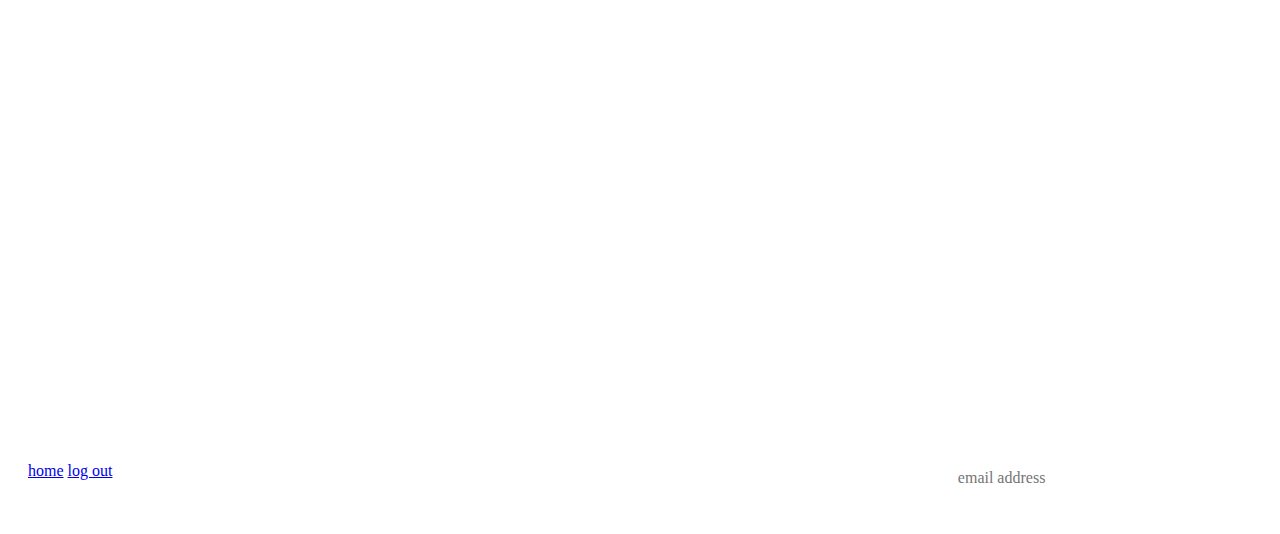
==== commit 34aa6969: "Version 3" ====
--- a/index.html
+++ b/index.html
@@ -43,7 +43,7 @@
 
       <!-- Profile Section -->
       <div class="profile">
-        <a href="profile.html"><img src="../resources/profileicon.svg" class="profile" alt="Profile Icon"></a>
+        <a href="profile.html"><img src="RESOURCES/profileicon.svg" class="profile" alt="Profile Icon"></a>
       </div>
     </nav>
   </header>
@@ -59,7 +59,7 @@
       </div>
       <div class="hero-image">
         <picture>
-          <source srcset="../resources/kolopop.svg" media="(max-width: 768px)">
+          <source srcset="RESOURCES/kolopop.svg" media="(max-width: 768px)">
           <img src="RESOURCES/desktoppopcorn.svg" alt="Popcorn illustration">
         </picture>
       </div>
@@ -67,7 +67,7 @@
 
     <!-- Info Section: Short Description About the Website -->
     <section class="info">
-      <img src="../resources/KOLOGD.svg" alt="Gdańsk" class="info-image">
+      <img src="RESOURCES/KOLOGD.svg" alt="Gdańsk" class="info-image">
       <p class="info-text">Discover intimate screenings, handcrafted brews, and a love for cinema—hidden in Gdańsk.</p>
     </section>
 
@@ -77,7 +77,7 @@
       <div class="discover-container">
         <!-- discover Card 1: Places to Visit -->
         <div class="discover-card">
-          <img src="../resources/coffee.svg" alt="Coffee icon"/>
+          <img src="RESOURCES/coffee.svg" alt="Coffee icon"/>
           <p class="user-name">PLACES TO VISIT</p>
           <p class="discover-text">
             Find cosy, hidden places to grab a coffee.
@@ -87,7 +87,7 @@
 
         <!-- discover Card 2: Upcoming Events -->
         <div class="discover-card">
-          <img src="../resources/film.svg" alt="Film icon"/>
+          <img src="RESOURCES/film.svg" alt="Film icon"/>
           <p class="user-name">UPCOMING EVENTS</p>
           <p class="discover-text">
             See what screenings and other events are happening this week.
@@ -97,7 +97,7 @@
 
         <!-- discover Card 3: Community Engagement -->
         <div class="discover-card">
-          <img src="../resources/man.svg" alt="Community icon"/>
+          <img src="RESOURCES/man.svg" alt="Community icon"/>
           <p class="user-name">COMMUNITY</p>
           <p class="discover-text">
             See opinions, share your own, and join the conversation.
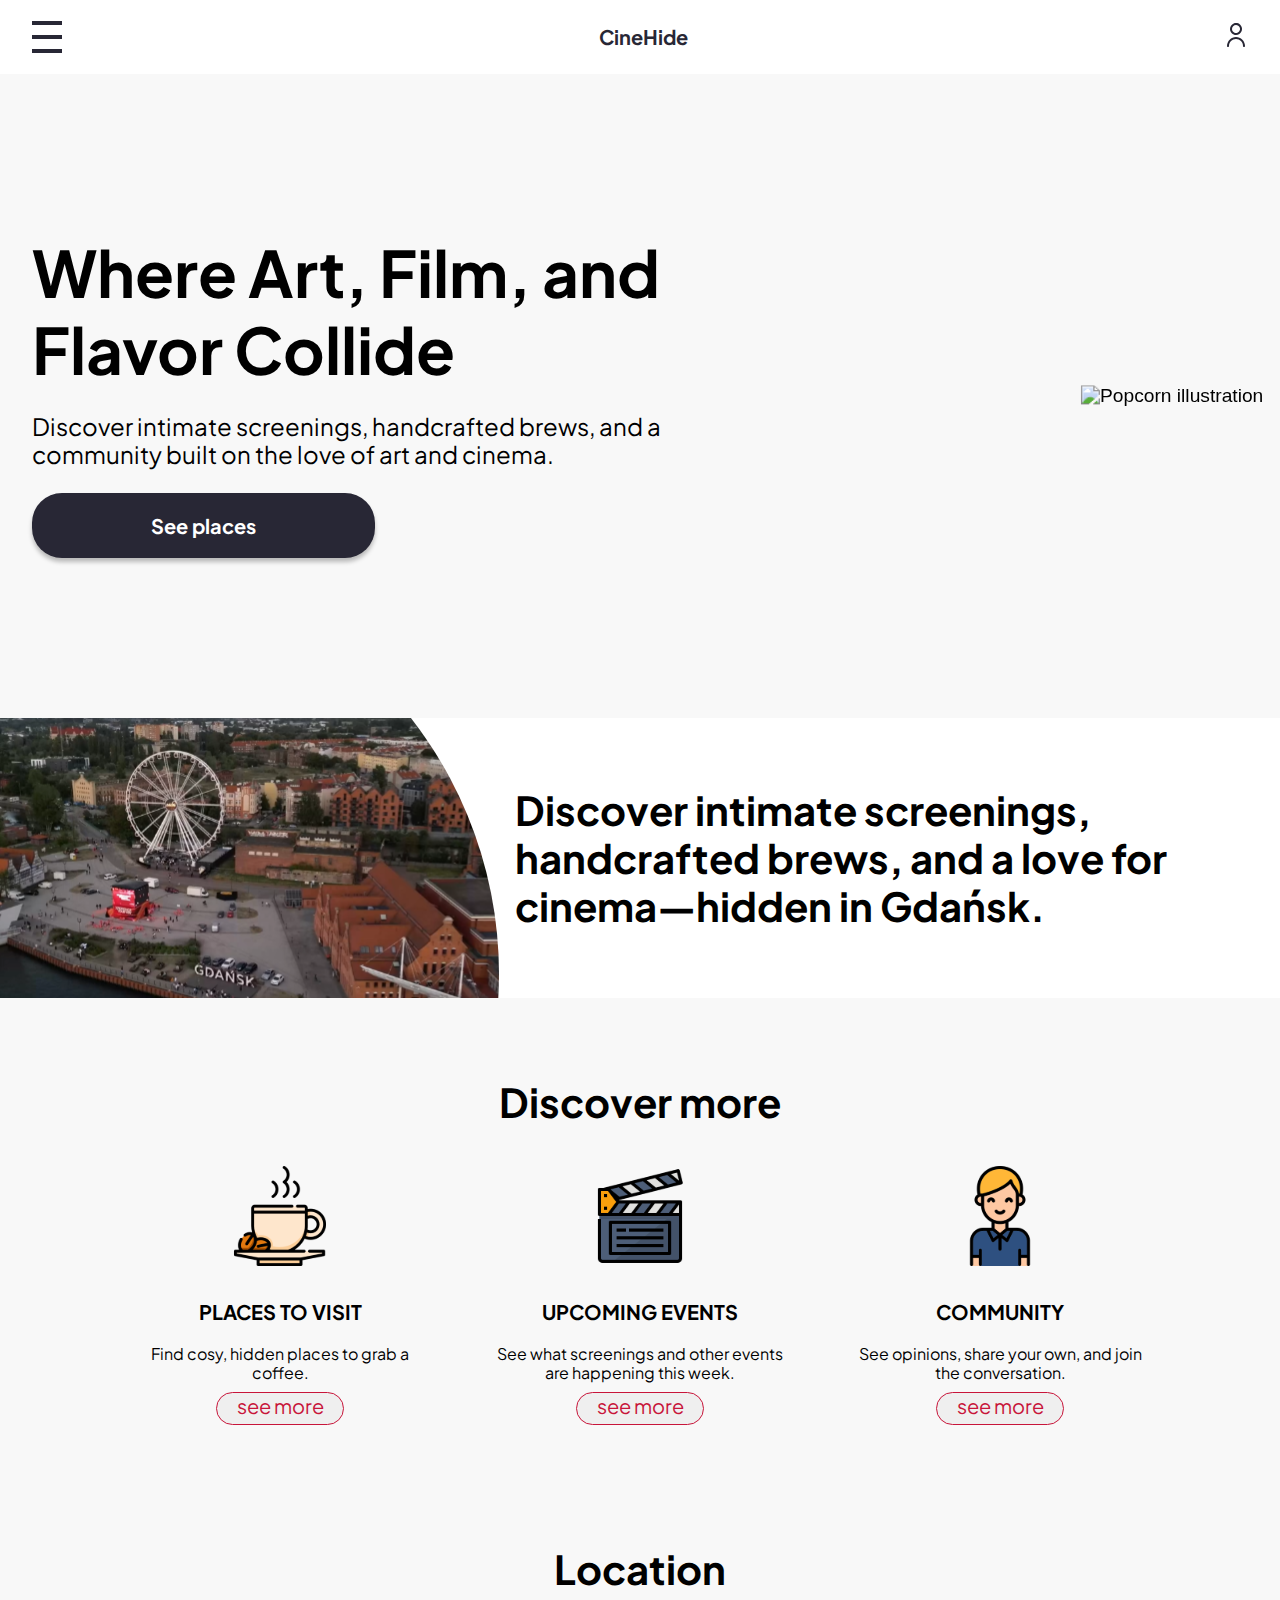
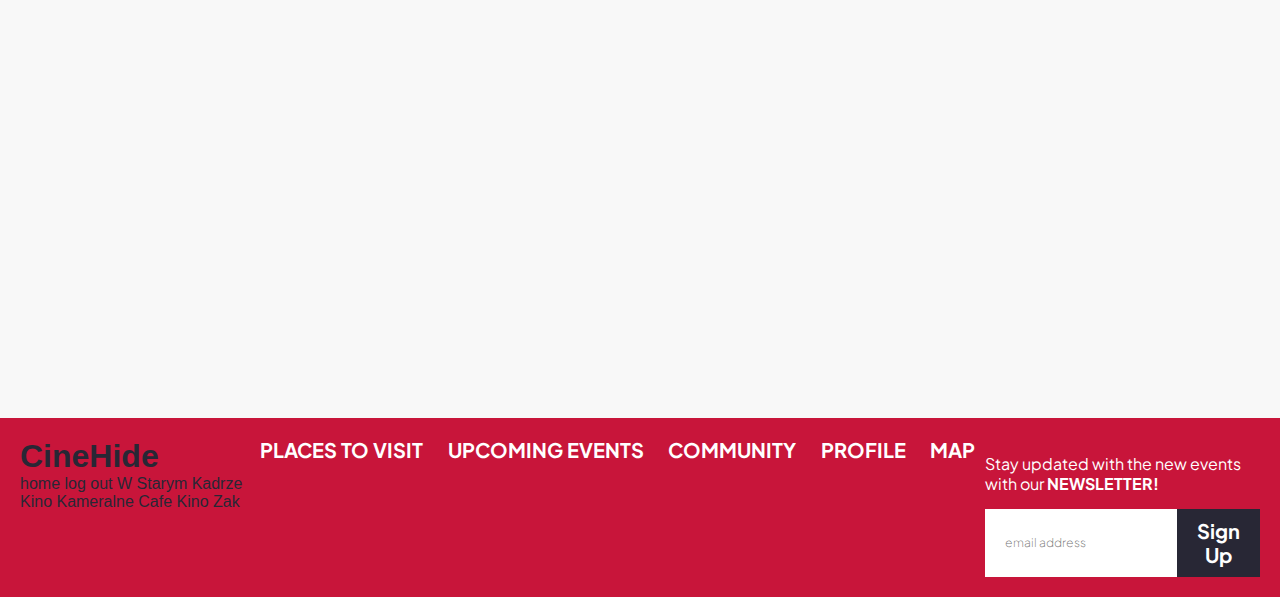
==== commit f90e914e: "final" ====
--- a/index.html
+++ b/index.html
@@ -122,6 +122,9 @@
         <h1 class="logo">CineHide</h1>
         <a href="#" class="home-link">home</a>
         <a href="#" class="logout-link">log out</a>
+        <a href="PAGES/kadr.html" class="pages">W Starym Kadrze</a>
+        <a href="PAGES/kameralne.html" class="pages">Kino Kameralne Cafe</a>
+        <a href="PAGES/zak.html" class="pages">Kino Zak</a>
       </div>
       
       <!-- Footer Navigation Links -->
@@ -145,8 +148,8 @@
   </footer>
 
   <!-- External Scripts for Navigation, Map, and Footer -->
-  <script src="../JAVA/nav.js"></script>
-  <script src="../JAVA/map.js"></script>
-  <script src="../JAVA/footer.js"></script>
+  <script src="JAVA/nav.js"></script>
+  <script src="JAVA/map.js"></script>
+  <script src="JAVA/footer.js"></script>
 </body>
 </html>
--- a/STYLES/styles.css
+++ b/STYLES/styles.css
@@ -1,4 +1,4 @@
-@import url(../styles/general.css);
+@import url(../STYLES/general.css);
   
 /* ===============================
    Header Section
@@ -416,7 +416,7 @@
     align-items: center; /* Center-align all footer content */
   }
 
-  .logo-section,
+  .logo-section
   .footer-nav,
   .newsletter-section {
     text-align: center; /* Center the text */
